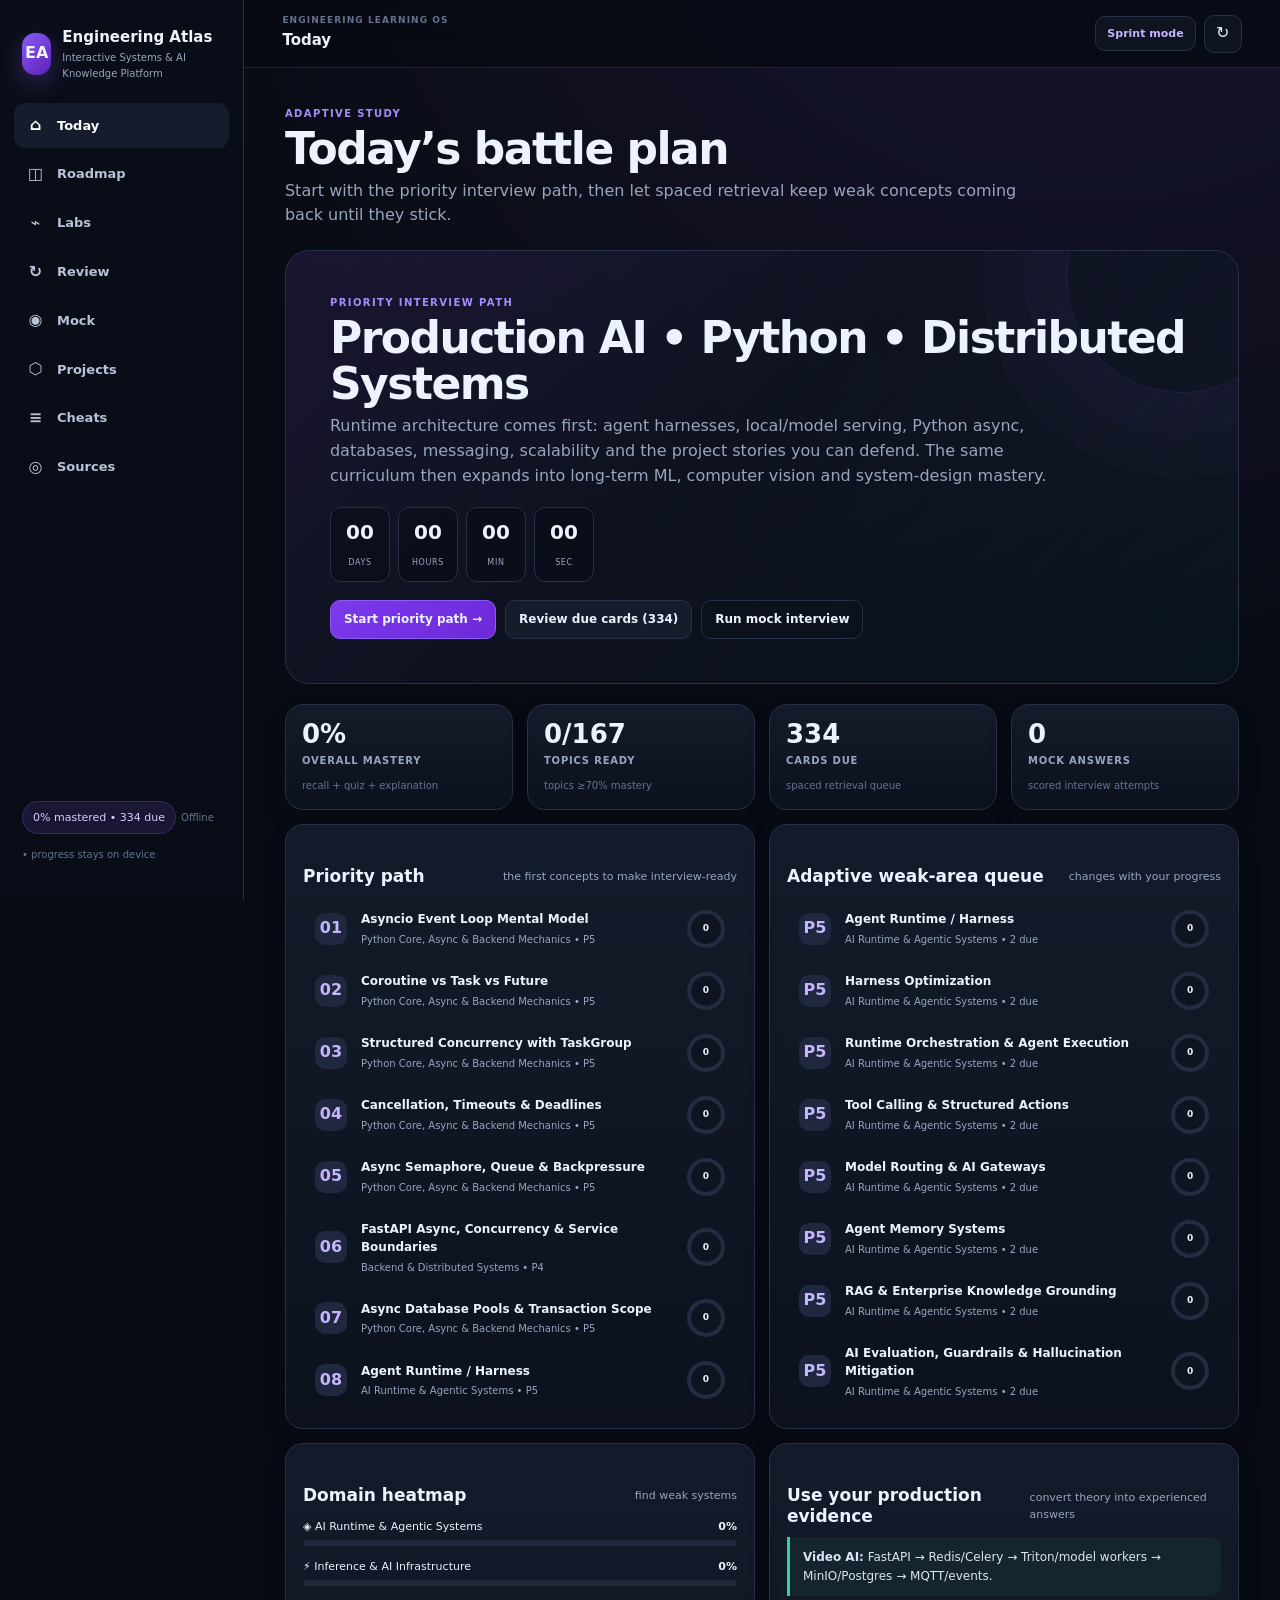
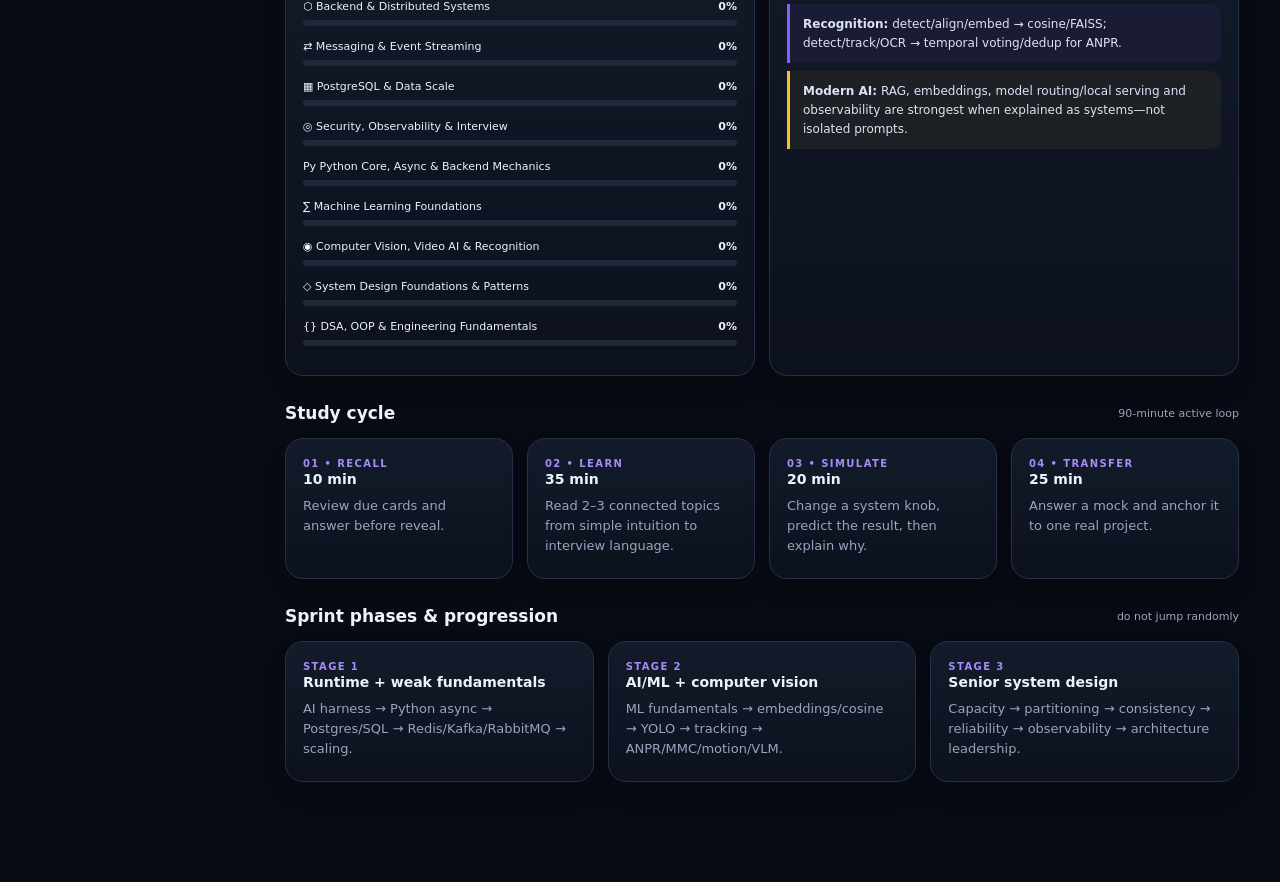
==== index.html @ b3cb46d5 "refactor: rebrand platform as Engineering Atlas" ====
<!doctype html>
<html lang="en">
<head>
  <meta charset="utf-8">
  <meta name="viewport" content="width=device-width,initial-scale=1,viewport-fit=cover">
  <meta name="color-scheme" content="dark light">
  <meta name="theme-color" content="#0b1220">
  <meta name="description" content="An interactive engineering knowledge platform covering Python, databases, distributed systems, system design, machine learning, computer vision, LLM systems, and production AI architecture.">
  <meta property="og:type" content="website">
  <meta property="og:title" content="Engineering Atlas — Systems &amp; AI Knowledge Platform">
  <meta property="og:description" content="Explore progressive engineering curricula, interactive systems labs, architecture case studies, and spaced recall.">
  <meta property="og:image" content="assets/icon-512.png">
  <meta property="og:url" content="https://moshiuzzaman4135.github.io/engineering-atlas/">
  <title>Engineering Atlas — Systems &amp; AI Knowledge Platform</title>
  <link rel="manifest" href="manifest.webmanifest">
  <link rel="icon" href="assets/atlas-mark.svg" type="image/svg+xml">
  <link rel="apple-touch-icon" href="assets/icon-192.png">
  <link rel="stylesheet" href="css/styles.css">
</head>
<body>
  <a class="skip-link" href="#app">Skip to study content</a>
  <div class="shell">
    <aside id="sidebar" class="sidebar" aria-label="Primary navigation">
      <a class="brand" href="#/dashboard" aria-label="Engineering Atlas dashboard">
        <span class="brand-mark">EA</span>
        <span><strong>Engineering Atlas</strong><small>Interactive Systems &amp; AI Knowledge Platform</small></span>
      </a>
      <nav id="desktop-nav" class="nav-list"></nav>
      <div class="sidebar-foot">
        <div class="streak-pill" id="sidebar-progress">0% mastered</div>
        <small>Offline • progress stays on device</small>
      </div>
    </aside>

    <main class="main-area">
      <header id="topbar" class="topbar">
        <button class="icon-btn menu-toggle" data-action="toggle-sidebar" aria-label="Toggle navigation">☰</button>
        <div class="topbar-copy"><span id="route-kicker">ENGINEERING ATLAS</span><strong id="route-title">Dashboard</strong></div>
        <div class="topbar-actions">
          <button class="mode-chip" data-action="toggle-mode" id="study-mode">Sprint mode</button>
          <button class="icon-btn" data-action="quick-review" aria-label="Start quick review" title="Quick review">↻</button>
        </div>
      </header>
      <div id="app" class="app" role="main" aria-live="polite"></div>
    </main>
  </div>

  <nav id="mobile-nav" class="mobile-nav" aria-label="Mobile navigation"></nav>
  <div id="toast" class="toast" role="status" aria-live="polite"></div>

  <script src="js/data.js"></script>
  <script src="js/expanded-data.js"></script>
  <script src="js/store.js"></script>
  <script src="js/scheduler.js"></script>
  <script src="js/simulations.js"></script>
  <script src="js/diagrams.js"></script>
  <script src="js/app.js"></script>
  <script>if('serviceWorker' in navigator && location.protocol.startsWith('http')) navigator.serviceWorker.register('./sw.js').catch(()=>{});</script>
</body>
</html>
---- css/styles.css ----
:root{
  --bg:#080b13;--panel:#0f1421;--panel-2:#151c2c;--panel-3:#1a2235;--line:#263047;
  --text:#edf2ff;--muted:#98a5bd;--faint:#65728d;--accent:#8b5cf6;--cyan:#22d3ee;
  --green:#34d399;--amber:#fbbf24;--red:#fb7185;--blue:#60a5fa;--shadow:0 18px 50px rgba(0,0,0,.28);
  --sidebar:244px;--top:68px;--radius:18px;--radius-sm:12px;--max:1260px;
}
*{box-sizing:border-box}html{scroll-behavior:smooth;background:var(--bg)}body{margin:0;background:radial-gradient(circle at 85% -10%,rgba(139,92,246,.14),transparent 32%),var(--bg);color:var(--text);font-family:Inter,ui-sans-serif,system-ui,-apple-system,BlinkMacSystemFont,"Segoe UI",sans-serif;line-height:1.55;min-height:100vh}button,input,select,textarea{font:inherit}.skip-link{position:fixed;left:12px;top:-60px;background:white;color:#111;padding:10px 14px;z-index:1000;border-radius:8px}.skip-link:focus{top:10px}a{color:inherit;text-decoration:none}button{color:inherit}.shell{min-height:100vh}.sidebar{position:fixed;inset:0 auto 0 0;width:var(--sidebar);padding:22px 14px;background:rgba(10,14,24,.94);border-right:1px solid var(--line);backdrop-filter:blur(15px);z-index:30;display:flex;flex-direction:column}.brand{display:flex;align-items:center;gap:11px;padding:4px 8px 22px}.brand-mark{display:grid;place-items:center;width:42px;height:42px;border-radius:13px;background:linear-gradient(135deg,var(--accent),#5b21b6);font-weight:900;box-shadow:0 8px 24px rgba(139,92,246,.32)}.brand strong{display:block;font-size:15px}.brand small{display:block;color:var(--muted);font-size:10px;margin-top:1px}.nav-list{display:grid;gap:4px}.nav-link{display:flex;align-items:center;gap:11px;padding:10px 11px;border-radius:11px;color:#b8c2d8;font-size:13px;font-weight:650;transition:.18s ease}.nav-link:hover,.nav-link.active{background:var(--panel-2);color:white}.nav-icon{width:21px;text-align:center;font-size:16px}.sidebar-foot{margin-top:auto;padding:12px 8px;color:var(--faint)}.sidebar-foot small{font-size:10px}.streak-pill{font-size:11px;color:#d8cdfd;background:rgba(139,92,246,.13);border:1px solid rgba(139,92,246,.25);border-radius:999px;padding:7px 10px;margin-bottom:7px;display:inline-block}.main-area{margin-left:var(--sidebar);min-height:100vh}.topbar{height:var(--top);position:sticky;top:0;z-index:20;background:rgba(8,11,19,.86);backdrop-filter:blur(18px);border-bottom:1px solid rgba(38,48,71,.7);display:flex;align-items:center;justify-content:space-between;padding:0 clamp(18px,3vw,42px)}.topbar-copy span{display:block;color:var(--faint);font-weight:800;letter-spacing:.12em;font-size:9px}.topbar-copy strong{font-size:15px}.topbar-actions{display:flex;gap:8px;align-items:center}.icon-btn,.mode-chip,.btn{border:1px solid var(--line);background:var(--panel);border-radius:10px;cursor:pointer;transition:.18s ease}.icon-btn{width:38px;height:38px;display:grid;place-items:center}.icon-btn:hover,.mode-chip:hover,.btn:hover{border-color:#465675;transform:translateY(-1px)}.mode-chip{padding:8px 11px;color:#c4b5fd;font-size:11px;font-weight:700}.menu-toggle{display:none}.app{width:min(var(--max),100%);margin:0 auto;padding:clamp(20px,3vw,38px) clamp(16px,3.2vw,44px) 100px}.mobile-nav{display:none}.toast{position:fixed;right:22px;bottom:24px;background:#181f31;border:1px solid var(--line);box-shadow:var(--shadow);border-radius:12px;padding:11px 14px;z-index:100;color:white;font-size:12px;opacity:0;transform:translateY(12px);pointer-events:none;transition:.2s}.toast.show{opacity:1;transform:none}

/* Typography & layout */
.eyebrow{color:#a78bfa;font-size:10px;letter-spacing:.14em;font-weight:900;text-transform:uppercase}.page-head{display:flex;justify-content:space-between;align-items:flex-end;gap:18px;margin-bottom:22px}.page-head h1,.hero h1{font-size:clamp(27px,4vw,44px);line-height:1.05;margin:4px 0 7px;letter-spacing:-.035em}.page-head p,.hero p{color:var(--muted);max-width:740px;margin:0}.hero{padding:clamp(22px,4vw,44px);border:1px solid var(--line);background:linear-gradient(135deg,rgba(139,92,246,.13),rgba(15,20,33,.76) 45%,rgba(34,211,238,.04));border-radius:24px;position:relative;overflow:hidden;margin-bottom:20px}.hero:after{content:"";position:absolute;width:230px;height:230px;border:1px solid rgba(139,92,246,.15);border-radius:50%;right:-60px;top:-90px;box-shadow:0 0 0 42px rgba(139,92,246,.025),0 0 0 85px rgba(139,92,246,.018)}.hero>*{position:relative;z-index:2}.hero-actions,.actions{display:flex;flex-wrap:wrap;gap:9px;margin-top:18px}.btn{padding:9px 13px;font-weight:750;font-size:12px}.btn.primary{background:linear-gradient(135deg,#7c3aed,#6d28d9);border-color:#8b5cf6}.btn.secondary{background:var(--panel-2)}.btn.ghost{background:transparent}.btn.danger{border-color:rgba(251,113,133,.35);color:#fda4af}.btn.good{border-color:rgba(52,211,153,.35);color:#6ee7b7}.grid{display:grid;gap:14px}.grid.two{grid-template-columns:repeat(2,minmax(0,1fr))}.grid.three{grid-template-columns:repeat(3,minmax(0,1fr))}.grid.four{grid-template-columns:repeat(4,minmax(0,1fr))}.card{background:linear-gradient(180deg,rgba(20,27,43,.95),rgba(13,18,30,.96));border:1px solid var(--line);border-radius:var(--radius);padding:17px;box-shadow:0 12px 28px rgba(0,0,0,.09)}.card h2,.card h3{margin:0 0 8px;line-height:1.2}.card h3{font-size:14px}.card p{color:var(--muted);font-size:13px;margin:5px 0}.card-subtle{background:rgba(20,27,43,.6)}.metric{padding:16px}.metric strong{font-size:26px;line-height:1;display:block}.metric span{color:var(--muted);font-size:10px;text-transform:uppercase;letter-spacing:.08em;font-weight:800}.metric small{display:block;color:var(--faint);font-size:10px;margin-top:6px}.section-title{display:flex;justify-content:space-between;align-items:center;margin:24px 0 11px}.section-title h2{font-size:17px;margin:0}.section-title span{color:var(--muted);font-size:11px}.badge,.tag{display:inline-flex;align-items:center;gap:5px;border:1px solid var(--line);background:#151c2c;border-radius:999px;padding:4px 8px;font-size:9px;font-weight:800;color:#b8c4da}.badge.used{background:rgba(52,211,153,.09);border-color:rgba(52,211,153,.24);color:#6ee7b7}.badge.hot{background:rgba(251,191,36,.08);border-color:rgba(251,191,36,.22);color:#fcd34d}.badge.research{color:#93c5fd;border-color:rgba(96,165,250,.25);background:rgba(96,165,250,.07)}.tag-row{display:flex;gap:6px;flex-wrap:wrap}.progress{height:6px;background:#20283a;border-radius:99px;overflow:hidden}.progress>span{display:block;height:100%;background:linear-gradient(90deg,#7c3aed,#22d3ee);border-radius:inherit}.muted{color:var(--muted)}.faint{color:var(--faint)}.tiny{font-size:10px}.mono{font-family:ui-monospace,SFMono-Regular,Menlo,monospace}.divider{height:1px;background:var(--line);margin:16px 0}.list-clean{list-style:none;padding:0;margin:0}.list-clean li{padding:8px 0;border-bottom:1px solid rgba(38,48,71,.65);font-size:12px}.list-clean li:last-child{border:0}.callout{border-left:3px solid var(--accent);background:rgba(139,92,246,.07);padding:11px 13px;border-radius:0 11px 11px 0;font-size:12px;color:#dce3f4}.callout.green{border-color:var(--green);background:rgba(52,211,153,.06)}.callout.amber{border-color:var(--amber);background:rgba(251,191,36,.055)}.callout.red{border-color:var(--red);background:rgba(251,113,133,.05)}

/* Dashboard */
.countdown{display:flex;gap:8px;margin-top:18px}.count-box{min-width:60px;padding:9px 10px;background:rgba(7,10,18,.5);border:1px solid var(--line);border-radius:11px;text-align:center}.count-box strong{font-size:20px;display:block}.count-box span{font-size:8px;color:var(--muted);text-transform:uppercase;letter-spacing:.08em}.study-item{display:grid;grid-template-columns:36px 1fr auto;align-items:center;gap:10px;padding:11px;border-radius:12px;border:1px solid transparent}.study-item:hover{background:var(--panel-2);border-color:var(--line)}.priority-dot{display:grid;place-items:center;width:32px;height:32px;border-radius:10px;background:#202840;font-weight:900;color:#c4b5fd}.study-item h4{font-size:12px;margin:0 0 3px}.study-item p{font-size:10px;margin:0}.mastery-ring{width:38px;height:38px;border-radius:50%;display:grid;place-items:center;font-size:9px;font-weight:800;background:conic-gradient(var(--green) var(--pct),#232c40 0);position:relative}.mastery-ring:after{content:"";position:absolute;inset:4px;background:var(--panel);border-radius:50%}.mastery-ring span{z-index:2}.domain-row{margin:12px 0}.domain-label{display:flex;justify-content:space-between;font-size:11px;margin-bottom:5px}

/* Roadmap */
.domain-block{margin-bottom:18px}.domain-head{display:flex;align-items:center;gap:9px;margin-bottom:8px}.domain-head .domain-icon{width:34px;height:34px;border-radius:10px;display:grid;place-items:center;background:rgba(139,92,246,.1)}.topic-grid{display:grid;grid-template-columns:repeat(2,minmax(0,1fr));gap:8px}.topic-tile{padding:12px;border:1px solid var(--line);border-radius:13px;background:rgba(18,24,39,.72);display:grid;grid-template-columns:1fr auto;gap:8px}.topic-tile:hover{border-color:#495877;background:#171e30}.topic-tile h4{font-size:11px;margin:0 0 5px}.topic-tile small{font-size:9px;color:var(--muted)}

/* Lesson */
.lesson-layout{display:grid;grid-template-columns:minmax(0,1fr) 300px;gap:15px}.lesson-layout>*,.lab-layout>*{min-width:0}.lesson-nav{position:sticky;top:86px;align-self:start}.recall-box{padding:22px;border:1px dashed rgba(139,92,246,.5);border-radius:17px;background:radial-gradient(circle at 0 0,rgba(139,92,246,.12),transparent 45%),#101625}.recall-box h2{font-size:18px}.answer-panel{display:none;margin-top:13px}.answer-panel.revealed{display:block;animation:fadeUp .24s ease}.lesson-section{margin:14px 0;padding:18px}.lesson-section h2{font-size:17px}.lesson-section ul{padding-left:18px;color:var(--muted);font-size:12px}.lesson-section li{margin:5px 0}.interview-answer{font-size:13px;color:#ecf2ff;border:1px solid rgba(34,211,238,.18);background:rgba(34,211,238,.05);border-radius:13px;padding:14px}.self-explain{width:100%;min-height:100px;border:1px solid var(--line);background:#0c111d;color:white;border-radius:12px;padding:11px;resize:vertical}.diagram-wrap{overflow:auto;background:#0b101b;border:1px solid var(--line);border-radius:16px;padding:12px}.diagram-wrap svg{min-width:540px;width:100%;height:auto}.quiz-option{display:block;width:100%;text-align:left;margin:7px 0;padding:10px 12px;border:1px solid var(--line);border-radius:10px;background:#111827;cursor:pointer;font-size:12px}.quiz-option:hover{border-color:#53617e}.quiz-option.correct{border-color:rgba(52,211,153,.65);background:rgba(52,211,153,.08)}.quiz-option.wrong{border-color:rgba(251,113,133,.65);background:rgba(251,113,133,.07)}

/* Review */
.review-shell{max-width:780px;margin:0 auto}.flashcard{min-height:330px;display:flex;flex-direction:column;justify-content:center;text-align:center;padding:clamp(25px,6vw,56px);background:radial-gradient(circle at 50% 0,rgba(139,92,246,.12),transparent 45%),var(--panel);border:1px solid var(--line);border-radius:24px;box-shadow:var(--shadow)}.flashcard .question{font-size:clamp(20px,3vw,30px);line-height:1.25}.flash-answer{display:none;margin-top:24px;color:#cbd5e1;text-align:left}.flash-answer.revealed{display:block;animation:fadeUp .22s ease}.confidence-row,.rating-row{display:flex;justify-content:center;gap:7px;flex-wrap:wrap;margin-top:14px}.rating-row{display:none}.rating-row.show{display:flex}.rating-btn{min-width:90px}.rating-btn[data-rating=again]{border-color:#7f1d1d}.rating-btn[data-rating=hard]{border-color:#92400e}.rating-btn[data-rating=good]{border-color:#065f46}.rating-btn[data-rating=easy]{border-color:#1e40af}

/* Labs */
.lab-tabs{display:flex;overflow:auto;gap:7px;padding-bottom:5px;margin-bottom:13px}.lab-tab{white-space:nowrap}.lab-tab.active{background:#272f45;border-color:#53617e}.lab-layout{display:grid;grid-template-columns:320px minmax(0,1fr);gap:14px}.control-group{margin:13px 0}.control-group label{font-size:10px;text-transform:uppercase;letter-spacing:.07em;color:var(--muted);font-weight:800;display:flex;justify-content:space-between;margin-bottom:6px}.control-group input[type=range]{width:100%;accent-color:var(--accent)}.control-group select{width:100%;background:#0d1320;border:1px solid var(--line);color:white;padding:9px;border-radius:9px}.switch-row{display:flex;justify-content:space-between;align-items:center;padding:9px 0;border-bottom:1px solid var(--line);font-size:12px}.switch{appearance:none;width:38px;height:21px;background:#283146;border-radius:999px;position:relative;cursor:pointer;transition:.2s}.switch:after{content:"";position:absolute;width:15px;height:15px;left:3px;top:3px;border-radius:50%;background:white;transition:.2s}.switch:checked{background:#7c3aed}.switch:checked:after{transform:translateX(17px)}.sim-metrics{display:grid;grid-template-columns:repeat(4,minmax(0,1fr));gap:8px;margin-top:12px}.sim-metric{padding:10px;border:1px solid var(--line);background:#101625;border-radius:10px}.sim-metric strong{font-size:17px;display:block}.sim-metric small{font-size:8px;text-transform:uppercase;color:var(--muted)}.sim-note{font-size:9px;color:var(--faint);margin-top:7px}.pulse-dot{animation:pulse 1.4s infinite}

/* Mock */
.mock-card{max-width:850px;margin:0 auto;padding:clamp(22px,5vw,42px)}.mock-question{font-size:clamp(21px,3vw,32px);line-height:1.25;margin:15px 0}.timer{font-family:ui-monospace,monospace;font-size:20px}.rubric{display:none}.rubric.revealed{display:block}.score-row{display:flex;gap:6px;flex-wrap:wrap}.score-btn{width:38px;height:36px;padding:0}

/* Projects / cheats / sources */
.project-card .project-flow{margin:12px 0}.strength-grid{display:grid;grid-template-columns:1fr 1fr;gap:8px}.mini-list{padding:10px;border-radius:10px;background:#0f1522}.mini-list strong{font-size:10px;text-transform:uppercase;letter-spacing:.06em}.mini-list ul{margin:5px 0;padding-left:16px;font-size:10px;color:var(--muted)}.matrix{width:100%;border-collapse:collapse;font-size:10px}.matrix th,.matrix td{border-bottom:1px solid var(--line);padding:9px;text-align:left;vertical-align:top}.matrix th{color:#aebad1;font-size:9px;text-transform:uppercase;letter-spacing:.06em}.source-item{padding:12px 0;border-bottom:1px solid var(--line)}.source-item:last-child{border:0}.source-item a{color:#a5b4fc;text-decoration:underline;text-decoration-color:rgba(165,180,252,.3);text-underline-offset:2px}.source-item p{margin:3px 0;font-size:10px}.settings-row{display:grid;grid-template-columns:1fr auto;align-items:center;gap:16px;padding:13px 0;border-bottom:1px solid var(--line)}.settings-row input,.settings-row select{background:#0b101b;border:1px solid var(--line);color:white;border-radius:8px;padding:7px 9px;max-width:260px}.import-box{display:none}

/* SVG */
.arch-svg text{fill:#cbd5e1;font-family:ui-sans-serif,system-ui;font-size:11px}.arch-node{fill:#121a2a;stroke:#34415e;stroke-width:1.2}.arch-node.accent{stroke:#8b5cf6;fill:#18162c}.arch-node.green{stroke:#34d399;fill:#10231f}.arch-node.cyan{stroke:#22d3ee;fill:#0d2229}.arch-edge{stroke:#52617e;stroke-width:1.4;fill:none;marker-end:url(#arrow)}.arch-edge.hot{stroke:#8b5cf6;stroke-width:2}.arch-flow{stroke-dasharray:5 7;animation:dash 1.2s linear infinite}.arch-label{fill:#8996af!important;font-size:9px!important}

@keyframes dash{to{stroke-dashoffset:-24}}@keyframes pulse{50%{opacity:.35;transform:scale(.9)}}@keyframes fadeUp{from{opacity:0;transform:translateY(5px)}to{opacity:1;transform:none}}
@media(prefers-reduced-motion:reduce){*,*:before,*:after{scroll-behavior:auto!important;animation-duration:.001ms!important;animation-iteration-count:1!important;transition-duration:.001ms!important}.arch-flow{stroke-dasharray:none}}
body.motion-off *,body.motion-off *:before,body.motion-off *:after{animation:none!important;transition:none!important}

@media(max-width:1050px){.grid.four{grid-template-columns:repeat(2,1fr)}.grid.three{grid-template-columns:repeat(2,1fr)}.lesson-layout{grid-template-columns:1fr}.lesson-nav{position:static}.lab-layout{grid-template-columns:280px 1fr}.sim-metrics{grid-template-columns:repeat(2,1fr)}}
@media(max-width:820px){:root{--sidebar:232px}.sidebar{transform:translateX(-102%);transition:.22s ease;box-shadow:var(--shadow)}body.sidebar-open .sidebar{transform:none}.main-area{margin-left:0}.menu-toggle{display:grid}.topbar{padding:0 14px}.app{padding:18px 14px 92px}.mobile-nav{display:flex;position:fixed;z-index:25;bottom:0;left:0;right:0;height:64px;background:rgba(10,14,24,.96);backdrop-filter:blur(18px);border-top:1px solid var(--line);padding:4px max(7px,env(safe-area-inset-left));justify-content:space-around}.mobile-nav .nav-link{flex:1;display:flex;flex-direction:column;gap:0;justify-content:center;padding:3px;border-radius:8px;font-size:8px}.mobile-nav .nav-icon{font-size:16px}.sidebar:after{content:""}.lab-layout{grid-template-columns:1fr}.lab-controls{order:2}.page-head{align-items:flex-start;flex-direction:column}.topic-grid{grid-template-columns:1fr}.grid.two,.grid.three{grid-template-columns:1fr}.strength-grid{grid-template-columns:1fr}}
@media(max-width:520px){.grid.four{grid-template-columns:1fr 1fr;gap:8px}.metric{padding:12px}.metric strong{font-size:21px}.mode-chip{display:none}.hero{border-radius:18px}.countdown{gap:5px}.count-box{min-width:52px}.sim-metrics{grid-template-columns:1fr 1fr}.topbar-copy strong{font-size:13px}.page-head h1,.hero h1{font-size:28px}.diagram-wrap{margin-left:-5px;margin-right:-5px}.flashcard{min-height:310px}.rating-btn{min-width:70px}.matrix{font-size:9px}.matrix th,.matrix td{padding:7px 5px}.settings-row{grid-template-columns:1fr;gap:8px}.settings-row input:not(.switch),.settings-row select{width:100%;max-width:100%;min-width:0}.settings-row .switch{justify-self:start}}

/* Expanded curriculum */
.path-section{margin-bottom:18px}.path-grid{display:grid;grid-template-columns:repeat(2,minmax(0,1fr));gap:8px;margin-top:12px}.path-step{display:flex;align-items:center;gap:10px;padding:11px;border:1px solid var(--line);border-radius:12px;background:#101624}.path-step:hover{border-color:#53617e;background:#151d2e}.path-step strong{display:block;font-size:11px}.path-step small{display:block;color:var(--muted);font-size:9px;margin-top:2px}.path-num{width:31px;height:31px;flex:0 0 31px;display:grid;place-items:center;border-radius:9px;background:rgba(139,92,246,.13);color:#c4b5fd;font-weight:900;font-size:10px}.phase-list{display:grid;gap:9px;margin-bottom:22px}.phase-card{display:grid;grid-template-columns:46px 1fr;gap:12px;align-items:start}.phase-index{width:40px;height:40px;display:grid;place-items:center;border-radius:12px;background:linear-gradient(135deg,rgba(139,92,246,.18),rgba(34,211,238,.08));font-weight:900;color:#c4b5fd}.term-cloud{display:flex;gap:7px;flex-wrap:wrap}.term-pill{padding:6px 9px;border-radius:9px;background:#0d1524;border:1px solid #2c3852;font-size:10px;color:#cbd5e1}.function-list{display:grid;gap:6px}.function-list code,.code-block code{font-family:ui-monospace,SFMono-Regular,Menlo,Consolas,monospace}.function-list code{display:block;padding:7px 9px;border-radius:8px;background:#090e18;border:1px solid var(--line);color:#93c5fd;font-size:10px;overflow-wrap:anywhere}.code-block{margin:0;padding:14px;background:#080d17;border:1px solid var(--line);border-radius:12px;overflow:auto;white-space:pre;tab-size:4}.code-block code{font-size:11px;line-height:1.6;color:#dbeafe}.search-input{width:100%;background:#0a101c;border:1px solid var(--line);color:var(--text);border-radius:11px;padding:11px 12px;margin-bottom:12px;outline:none}.search-input:focus{border-color:#7c3aed;box-shadow:0 0 0 3px rgba(124,58,237,.12)}.glossary-grid{display:grid;grid-template-columns:repeat(2,minmax(0,1fr));gap:8px;max-height:600px;overflow:auto;padding-right:4px}.glossary-item{padding:10px;border-radius:10px;background:#0e1523;border:1px solid var(--line)}.glossary-item strong{font-size:11px;color:#ddd6fe}.glossary-item p{font-size:10px;margin:3px 0}.glossary-item[hidden]{display:none}.vector-stage{display:grid;grid-template-columns:1fr 1fr;gap:10px;margin:12px 0}.vector-stage>div{padding:18px;border-radius:13px;border:1px solid var(--line);background:radial-gradient(circle at 25% 20%,rgba(34,211,238,.12),transparent 60%),#0c1320;text-align:center;font-family:ui-monospace,monospace;font-size:13px}
@media(max-width:820px){.path-grid,.glossary-grid{grid-template-columns:1fr}}
@media(max-width:520px){.phase-card{grid-template-columns:34px 1fr}.phase-index{width:32px;height:32px}.path-step{padding:9px}.term-pill{font-size:9px}.code-block{margin-left:-4px;margin-right:-4px}}
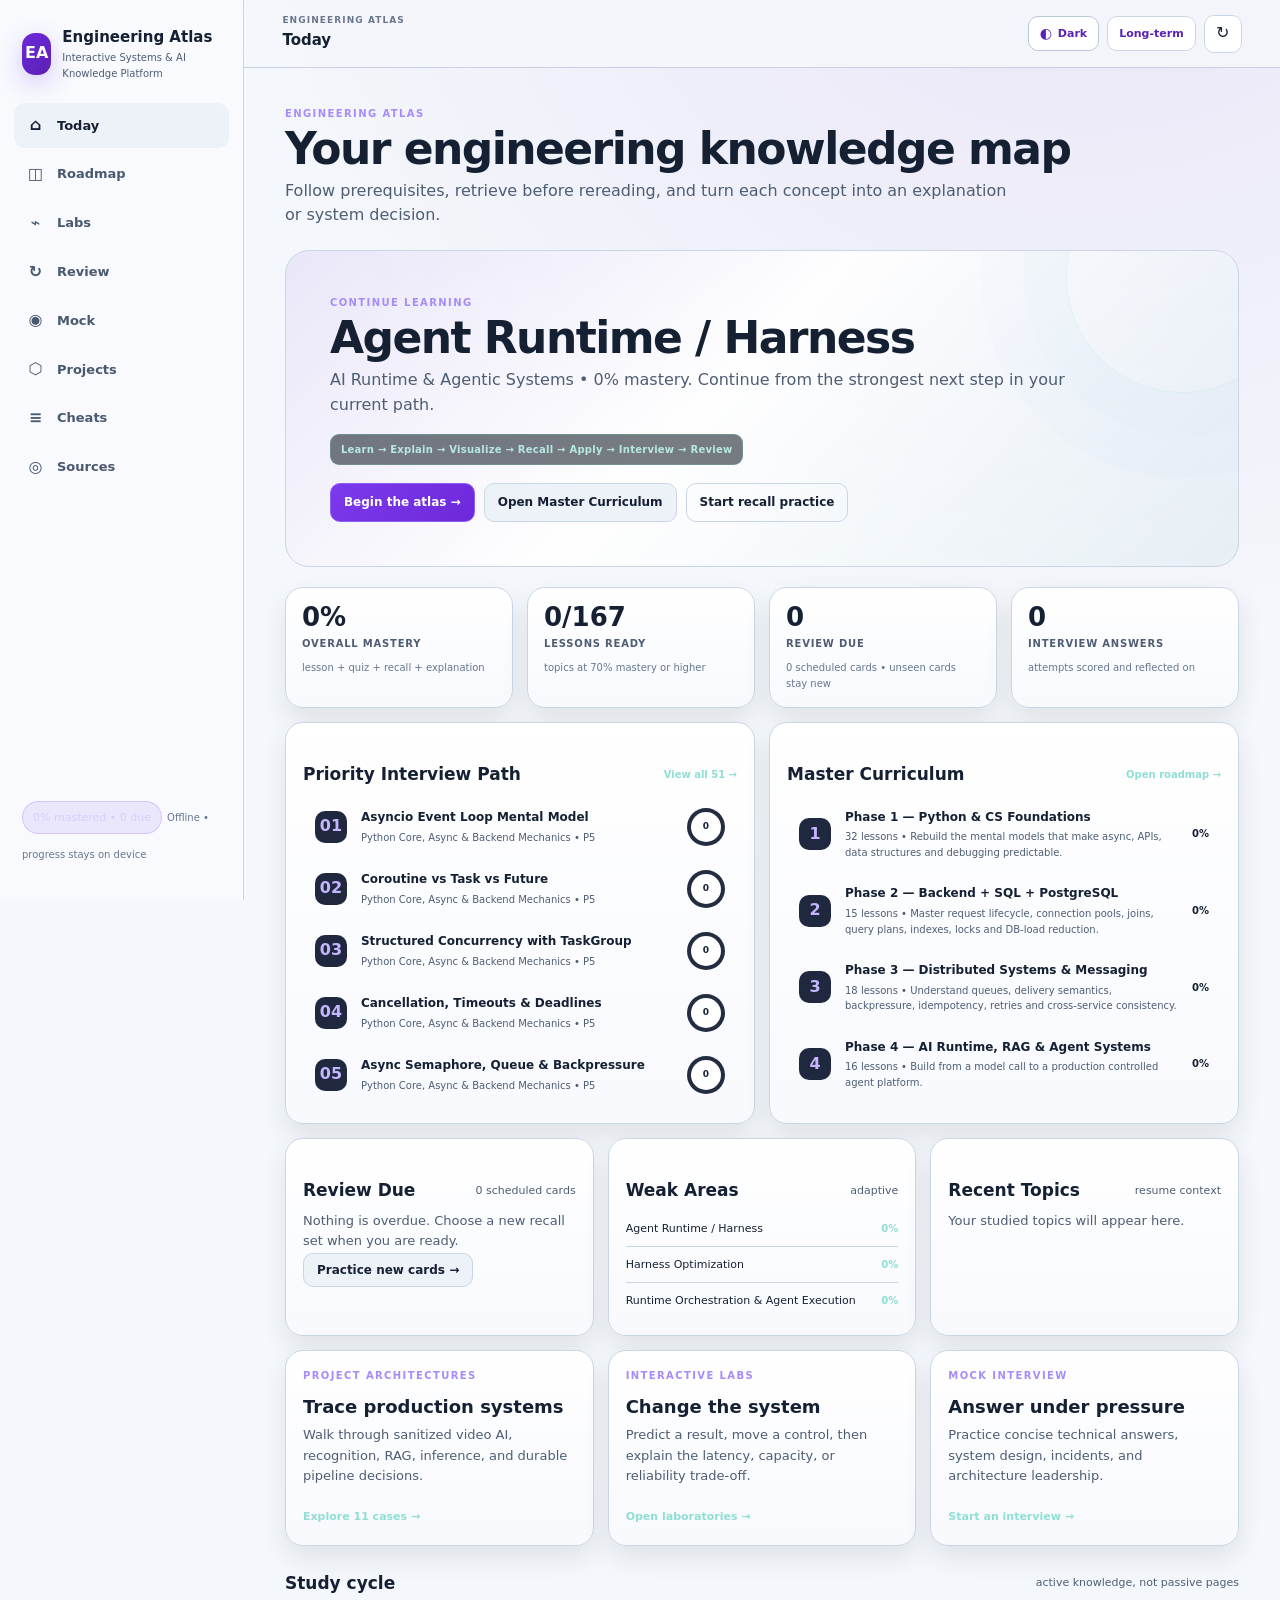
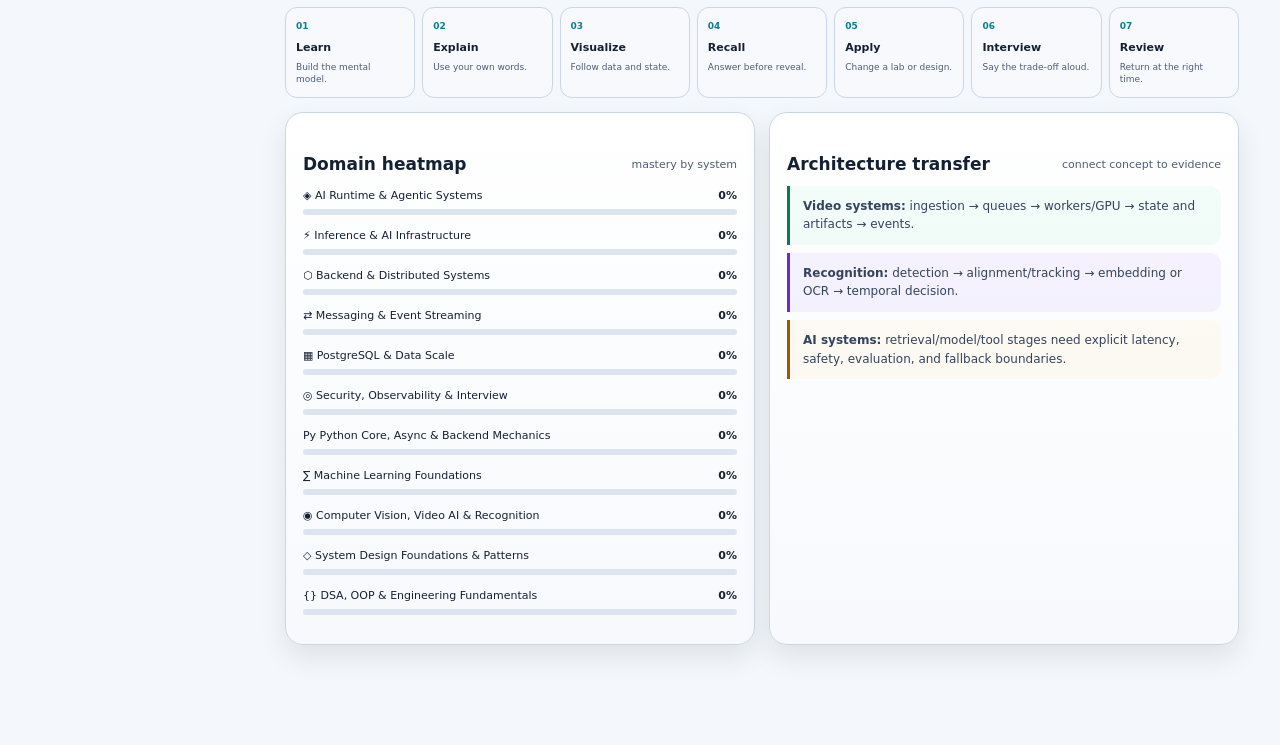
==== commit 57f39087: "fix: make theme toggle and surfaces consistent" ====
--- a/index.html
+++ b/index.html
@@ -37,6 +37,7 @@
         <button class="icon-btn menu-toggle" data-action="toggle-sidebar" aria-label="Toggle navigation">☰</button>
         <div class="topbar-copy"><span id="route-kicker">ENGINEERING ATLAS</span><strong id="route-title">Dashboard</strong></div>
         <div class="topbar-actions">
+          <button class="theme-toggle" data-action="toggle-theme" id="theme-toggle" aria-label="Switch to light theme" title="Switch theme"><span aria-hidden="true">☼</span><span class="theme-toggle-label">Light</span></button>
           <button class="mode-chip" data-action="toggle-mode" id="study-mode">Sprint mode</button>
           <button class="icon-btn" data-action="quick-review" aria-label="Start quick review" title="Quick review">↻</button>
         </div>
--- a/css/styles.css
+++ b/css/styles.css
@@ -3,14 +3,18 @@
   --text:#edf2ff;--muted:#98a5bd;--faint:#65728d;--accent:#8b5cf6;--cyan:#22d3ee;
   --green:#34d399;--amber:#fbbf24;--red:#fb7185;--blue:#60a5fa;--shadow:0 18px 50px rgba(0,0,0,.28);
   --sidebar:244px;--top:68px;--radius:18px;--radius-sm:12px;--max:1260px;
+  --sidebar-bg:rgba(10,14,24,.94);--topbar-bg:rgba(8,11,19,.86);--topbar-line:rgba(38,48,71,.7);
+  --nav-text:#b8c2d8;--nav-active:#fff;--control-text:#c4b5fd;--toast-bg:#181f31;--toast-text:#fff;
+  --surface-strong:#0e1725;--surface-soft:#101625;--input-bg:#0b101b;--input-text:#fff;
 }
-*{box-sizing:border-box}html{scroll-behavior:smooth;background:var(--bg)}body{margin:0;background:radial-gradient(circle at 85% -10%,rgba(139,92,246,.14),transparent 32%),var(--bg);color:var(--text);font-family:Inter,ui-sans-serif,system-ui,-apple-system,BlinkMacSystemFont,"Segoe UI",sans-serif;line-height:1.55;min-height:100vh}button,input,select,textarea{font:inherit}.skip-link{position:fixed;left:12px;top:-60px;background:white;color:#111;padding:10px 14px;z-index:1000;border-radius:8px}.skip-link:focus{top:10px}a{color:inherit;text-decoration:none}button{color:inherit}.shell{min-height:100vh}.sidebar{position:fixed;inset:0 auto 0 0;width:var(--sidebar);padding:22px 14px;background:rgba(10,14,24,.94);border-right:1px solid var(--line);backdrop-filter:blur(15px);z-index:30;display:flex;flex-direction:column}.brand{display:flex;align-items:center;gap:11px;padding:4px 8px 22px}.brand-mark{display:grid;place-items:center;width:42px;height:42px;border-radius:13px;background:linear-gradient(135deg,var(--accent),#5b21b6);font-weight:900;box-shadow:0 8px 24px rgba(139,92,246,.32)}.brand strong{display:block;font-size:15px}.brand small{display:block;color:var(--muted);font-size:10px;margin-top:1px}.nav-list{display:grid;gap:4px}.nav-link{display:flex;align-items:center;gap:11px;padding:10px 11px;border-radius:11px;color:#b8c2d8;font-size:13px;font-weight:650;transition:.18s ease}.nav-link:hover,.nav-link.active{background:var(--panel-2);color:white}.nav-icon{width:21px;text-align:center;font-size:16px}.sidebar-foot{margin-top:auto;padding:12px 8px;color:var(--faint)}.sidebar-foot small{font-size:10px}.streak-pill{font-size:11px;color:#d8cdfd;background:rgba(139,92,246,.13);border:1px solid rgba(139,92,246,.25);border-radius:999px;padding:7px 10px;margin-bottom:7px;display:inline-block}.main-area{margin-left:var(--sidebar);min-height:100vh}.topbar{height:var(--top);position:sticky;top:0;z-index:20;background:rgba(8,11,19,.86);backdrop-filter:blur(18px);border-bottom:1px solid rgba(38,48,71,.7);display:flex;align-items:center;justify-content:space-between;padding:0 clamp(18px,3vw,42px)}.topbar-copy span{display:block;color:var(--faint);font-weight:800;letter-spacing:.12em;font-size:9px}.topbar-copy strong{font-size:15px}.topbar-actions{display:flex;gap:8px;align-items:center}.icon-btn,.mode-chip,.btn{border:1px solid var(--line);background:var(--panel);border-radius:10px;cursor:pointer;transition:.18s ease}.icon-btn{width:38px;height:38px;display:grid;place-items:center}.icon-btn:hover,.mode-chip:hover,.btn:hover{border-color:#465675;transform:translateY(-1px)}.mode-chip{padding:8px 11px;color:#c4b5fd;font-size:11px;font-weight:700}.menu-toggle{display:none}.app{width:min(var(--max),100%);margin:0 auto;padding:clamp(20px,3vw,38px) clamp(16px,3.2vw,44px) 100px}.mobile-nav{display:none}.toast{position:fixed;right:22px;bottom:24px;background:#181f31;border:1px solid var(--line);box-shadow:var(--shadow);border-radius:12px;padding:11px 14px;z-index:100;color:white;font-size:12px;opacity:0;transform:translateY(12px);pointer-events:none;transition:.2s}.toast.show{opacity:1;transform:none}
+*{box-sizing:border-box}html{scroll-behavior:smooth;background:var(--bg);color-scheme:dark}body{margin:0;background:radial-gradient(circle at 85% -10%,rgba(139,92,246,.14),transparent 32%),var(--bg);color:var(--text);font-family:Inter,ui-sans-serif,system-ui,-apple-system,BlinkMacSystemFont,"Segoe UI",sans-serif;line-height:1.55;min-height:100vh}button,input,select,textarea{font:inherit}.skip-link{position:fixed;left:12px;top:-60px;background:white;color:#111;padding:10px 14px;z-index:1000;border-radius:8px}.skip-link:focus{top:10px}a{color:inherit;text-decoration:none}button{color:inherit}:focus-visible{outline:3px solid var(--cyan);outline-offset:3px}.shell{min-height:100vh}.sidebar{position:fixed;inset:0 auto 0 0;width:var(--sidebar);padding:22px 14px;background:var(--sidebar-bg);border-right:1px solid var(--line);backdrop-filter:blur(15px);z-index:30;display:flex;flex-direction:column}.brand{display:flex;align-items:center;gap:11px;padding:4px 8px 22px}.brand-mark{display:grid;place-items:center;width:42px;height:42px;border-radius:13px;background:linear-gradient(135deg,var(--accent),#5b21b6);font-weight:900;box-shadow:0 8px 24px rgba(139,92,246,.32)}.brand strong{display:block;font-size:15px}.brand small{display:block;color:var(--muted);font-size:10px;margin-top:1px}.nav-list{display:grid;gap:4px}.nav-link{display:flex;align-items:center;gap:11px;padding:10px 11px;border-radius:11px;color:var(--nav-text);font-size:13px;font-weight:650;transition:.18s ease}.nav-link:hover,.nav-link.active{background:var(--panel-2);color:var(--nav-active)}.nav-icon{width:21px;text-align:center;font-size:16px}.sidebar-foot{margin-top:auto;padding:12px 8px;color:var(--faint)}.sidebar-foot small{font-size:10px}.streak-pill{font-size:11px;color:#d8cdfd;background:rgba(139,92,246,.13);border:1px solid rgba(139,92,246,.25);border-radius:999px;padding:7px 10px;margin-bottom:7px;display:inline-block}.main-area{margin-left:var(--sidebar);min-height:100vh}.topbar{height:var(--top);position:sticky;top:0;z-index:20;background:var(--topbar-bg);backdrop-filter:blur(18px);border-bottom:1px solid var(--topbar-line);display:flex;align-items:center;justify-content:space-between;padding:0 clamp(18px,3vw,42px)}.topbar-copy span{display:block;color:var(--faint);font-weight:800;letter-spacing:.12em;font-size:9px}.topbar-copy strong{font-size:15px}.topbar-actions{display:flex;gap:8px;align-items:center}.icon-btn,.mode-chip,.theme-toggle,.btn{border:1px solid var(--line);background:var(--panel);border-radius:10px;cursor:pointer;transition:.18s ease}.icon-btn{width:38px;height:38px;display:grid;place-items:center}.icon-btn:hover,.mode-chip:hover,.theme-toggle:hover,.btn:hover{border-color:#465675;transform:translateY(-1px)}.mode-chip,.theme-toggle{padding:8px 11px;color:var(--control-text);font-size:11px;font-weight:700}.theme-toggle{display:inline-flex;align-items:center;gap:6px}.theme-toggle [aria-hidden]{font-size:14px;line-height:1}.menu-toggle{display:none}.app{width:min(var(--max),100%);margin:0 auto;padding:clamp(20px,3vw,38px) clamp(16px,3.2vw,44px) 100px}.mobile-nav{display:none}.toast{position:fixed;right:22px;bottom:24px;background:var(--toast-bg);border:1px solid var(--line);box-shadow:var(--shadow);border-radius:12px;padding:11px 14px;z-index:100;color:var(--toast-text);font-size:12px;opacity:0;transform:translateY(12px);pointer-events:none;transition:.2s}.toast.show{opacity:1;transform:none}
 
 /* Typography & layout */
 .eyebrow{color:#a78bfa;font-size:10px;letter-spacing:.14em;font-weight:900;text-transform:uppercase}.page-head{display:flex;justify-content:space-between;align-items:flex-end;gap:18px;margin-bottom:22px}.page-head h1,.hero h1{font-size:clamp(27px,4vw,44px);line-height:1.05;margin:4px 0 7px;letter-spacing:-.035em}.page-head p,.hero p{color:var(--muted);max-width:740px;margin:0}.hero{padding:clamp(22px,4vw,44px);border:1px solid var(--line);background:linear-gradient(135deg,rgba(139,92,246,.13),rgba(15,20,33,.76) 45%,rgba(34,211,238,.04));border-radius:24px;position:relative;overflow:hidden;margin-bottom:20px}.hero:after{content:"";position:absolute;width:230px;height:230px;border:1px solid rgba(139,92,246,.15);border-radius:50%;right:-60px;top:-90px;box-shadow:0 0 0 42px rgba(139,92,246,.025),0 0 0 85px rgba(139,92,246,.018)}.hero>*{position:relative;z-index:2}.hero-actions,.actions{display:flex;flex-wrap:wrap;gap:9px;margin-top:18px}.btn{padding:9px 13px;font-weight:750;font-size:12px}.btn.primary{background:linear-gradient(135deg,#7c3aed,#6d28d9);border-color:#8b5cf6}.btn.secondary{background:var(--panel-2)}.btn.ghost{background:transparent}.btn.danger{border-color:rgba(251,113,133,.35);color:#fda4af}.btn.good{border-color:rgba(52,211,153,.35);color:#6ee7b7}.grid{display:grid;gap:14px}.grid.two{grid-template-columns:repeat(2,minmax(0,1fr))}.grid.three{grid-template-columns:repeat(3,minmax(0,1fr))}.grid.four{grid-template-columns:repeat(4,minmax(0,1fr))}.card{background:linear-gradient(180deg,rgba(20,27,43,.95),rgba(13,18,30,.96));border:1px solid var(--line);border-radius:var(--radius);padding:17px;box-shadow:0 12px 28px rgba(0,0,0,.09)}.card h2,.card h3{margin:0 0 8px;line-height:1.2}.card h3{font-size:14px}.card p{color:var(--muted);font-size:13px;margin:5px 0}.card-subtle{background:rgba(20,27,43,.6)}.metric{padding:16px}.metric strong{font-size:26px;line-height:1;display:block}.metric span{color:var(--muted);font-size:10px;text-transform:uppercase;letter-spacing:.08em;font-weight:800}.metric small{display:block;color:var(--faint);font-size:10px;margin-top:6px}.section-title{display:flex;justify-content:space-between;align-items:center;margin:24px 0 11px}.section-title h2{font-size:17px;margin:0}.section-title span{color:var(--muted);font-size:11px}.badge,.tag{display:inline-flex;align-items:center;gap:5px;border:1px solid var(--line);background:#151c2c;border-radius:999px;padding:4px 8px;font-size:9px;font-weight:800;color:#b8c4da}.badge.used{background:rgba(52,211,153,.09);border-color:rgba(52,211,153,.24);color:#6ee7b7}.badge.hot{background:rgba(251,191,36,.08);border-color:rgba(251,191,36,.22);color:#fcd34d}.badge.research{color:#93c5fd;border-color:rgba(96,165,250,.25);background:rgba(96,165,250,.07)}.tag-row{display:flex;gap:6px;flex-wrap:wrap}.progress{height:6px;background:#20283a;border-radius:99px;overflow:hidden}.progress>span{display:block;height:100%;background:linear-gradient(90deg,#7c3aed,#22d3ee);border-radius:inherit}.muted{color:var(--muted)}.faint{color:var(--faint)}.tiny{font-size:10px}.mono{font-family:ui-monospace,SFMono-Regular,Menlo,monospace}.divider{height:1px;background:var(--line);margin:16px 0}.list-clean{list-style:none;padding:0;margin:0}.list-clean li{padding:8px 0;border-bottom:1px solid rgba(38,48,71,.65);font-size:12px}.list-clean li:last-child{border:0}.callout{border-left:3px solid var(--accent);background:rgba(139,92,246,.07);padding:11px 13px;border-radius:0 11px 11px 0;font-size:12px;color:#dce3f4}.callout.green{border-color:var(--green);background:rgba(52,211,153,.06)}.callout.amber{border-color:var(--amber);background:rgba(251,191,36,.055)}.callout.red{border-color:var(--red);background:rgba(251,113,133,.05)}
 
 /* Dashboard */
-.countdown{display:flex;gap:8px;margin-top:18px}.count-box{min-width:60px;padding:9px 10px;background:rgba(7,10,18,.5);border:1px solid var(--line);border-radius:11px;text-align:center}.count-box strong{font-size:20px;display:block}.count-box span{font-size:8px;color:var(--muted);text-transform:uppercase;letter-spacing:.08em}.study-item{display:grid;grid-template-columns:36px 1fr auto;align-items:center;gap:10px;padding:11px;border-radius:12px;border:1px solid transparent}.study-item:hover{background:var(--panel-2);border-color:var(--line)}.priority-dot{display:grid;place-items:center;width:32px;height:32px;border-radius:10px;background:#202840;font-weight:900;color:#c4b5fd}.study-item h4{font-size:12px;margin:0 0 3px}.study-item p{font-size:10px;margin:0}.mastery-ring{width:38px;height:38px;border-radius:50%;display:grid;place-items:center;font-size:9px;font-weight:800;background:conic-gradient(var(--green) var(--pct),#232c40 0);position:relative}.mastery-ring:after{content:"";position:absolute;inset:4px;background:var(--panel);border-radius:50%}.mastery-ring span{z-index:2}.domain-row{margin:12px 0}.domain-label{display:flex;justify-content:space-between;font-size:11px;margin-bottom:5px}
+.learning-hero{background:linear-gradient(130deg,rgba(20,125,128,.16),rgba(15,24,38,.9) 48%,rgba(37,99,168,.10))}.learning-hero:after{border-color:rgba(112,214,201,.16);box-shadow:0 0 0 42px rgba(112,214,201,.025),0 0 0 85px rgba(96,165,250,.018)}.learning-loop{display:inline-flex;margin-top:16px;padding:7px 10px;border:1px solid rgba(112,214,201,.22);border-radius:9px;background:rgba(8,18,28,.55);color:#b7e9e2;font-size:10px;font-weight:750;letter-spacing:.025em}.dashboard-split{margin-top:14px}.section-title a{color:#8fded4;font-size:10px;font-weight:750}.compact-link{display:flex;align-items:center;justify-content:space-between;gap:10px;padding:9px 0;border-bottom:1px solid var(--line);font-size:11px}.compact-link:last-child{border-bottom:0}.compact-link strong{color:#8fded4;font-size:10px}.launch-card{display:block;min-height:180px;transition:.18s ease}.launch-card:hover{transform:translateY(-2px);border-color:#3f6470}.launch-card h2{font-size:18px;margin-top:12px}.launch-card>span{display:inline-block;margin-top:17px;color:#8fded4;font-size:11px;font-weight:800}.study-cycle{display:grid;grid-template-columns:repeat(7,minmax(0,1fr));gap:7px}.study-cycle>div{min-width:0;padding:12px 10px;border:1px solid var(--line);border-radius:12px;background:#0e1725}.study-cycle b,.study-cycle strong,.study-cycle span{display:block}.study-cycle b{color:#70d6c9;font-size:9px}.study-cycle strong{font-size:11px;margin:5px 0}.study-cycle span{color:var(--faint);font-size:9px;line-height:1.35}
+.study-item{display:grid;grid-template-columns:36px 1fr auto;align-items:center;gap:10px;padding:11px;border-radius:12px;border:1px solid transparent}.study-item:hover{background:var(--panel-2);border-color:var(--line)}.priority-dot{display:grid;place-items:center;width:32px;height:32px;border-radius:10px;background:#202840;font-weight:900;color:#c4b5fd}.study-item h4{font-size:12px;margin:0 0 3px}.study-item p{font-size:10px;margin:0}.mastery-ring{width:38px;height:38px;border-radius:50%;display:grid;place-items:center;font-size:9px;font-weight:800;background:conic-gradient(var(--green) var(--pct),#232c40 0);position:relative}.mastery-ring:after{content:"";position:absolute;inset:4px;background:var(--panel);border-radius:50%}.mastery-ring span{z-index:2}.domain-row{margin:12px 0}.domain-label{display:flex;justify-content:space-between;font-size:11px;margin-bottom:5px}
 
 /* Roadmap */
 .domain-block{margin-bottom:18px}.domain-head{display:flex;align-items:center;gap:9px;margin-bottom:8px}.domain-head .domain-icon{width:34px;height:34px;border-radius:10px;display:grid;place-items:center;background:rgba(139,92,246,.1)}.topic-grid{display:grid;grid-template-columns:repeat(2,minmax(0,1fr));gap:8px}.topic-tile{padding:12px;border:1px solid var(--line);border-radius:13px;background:rgba(18,24,39,.72);display:grid;grid-template-columns:1fr auto;gap:8px}.topic-tile:hover{border-color:#495877;background:#171e30}.topic-tile h4{font-size:11px;margin:0 0 5px}.topic-tile small{font-size:9px;color:var(--muted)}
@@ -33,15 +37,54 @@
 /* SVG */
 .arch-svg text{fill:#cbd5e1;font-family:ui-sans-serif,system-ui;font-size:11px}.arch-node{fill:#121a2a;stroke:#34415e;stroke-width:1.2}.arch-node.accent{stroke:#8b5cf6;fill:#18162c}.arch-node.green{stroke:#34d399;fill:#10231f}.arch-node.cyan{stroke:#22d3ee;fill:#0d2229}.arch-edge{stroke:#52617e;stroke-width:1.4;fill:none;marker-end:url(#arrow)}.arch-edge.hot{stroke:#8b5cf6;stroke-width:2}.arch-flow{stroke-dasharray:5 7;animation:dash 1.2s linear infinite}.arch-label{fill:#8996af!important;font-size:9px!important}
 
+/* Light reading palette */
+[data-theme="light"]{color-scheme:light;--bg:#f4f7fb;--panel:#ffffff;--panel-2:#edf2f8;--panel-3:#e4ebf4;--line:#cbd6e5;--text:#152033;--muted:#4e5d73;--faint:#68778e;--accent:#6d28d9;--cyan:#087f8c;--green:#087b57;--amber:#9a5b00;--red:#be2646;--blue:#1d5fbf;--shadow:0 18px 50px rgba(31,45,67,.12)}
+[data-theme="light"]{--sidebar-bg:rgba(248,250,253,.96);--topbar-bg:rgba(244,247,251,.9);--topbar-line:rgba(163,177,198,.55);--nav-text:#4a5870;--nav-active:#172136;--control-text:#5b21b6;--toast-bg:#172136;--toast-text:#fff;--surface-strong:#f7f9fc;--surface-soft:#f7f9fc;--input-bg:#fff;--input-text:var(--text)}
+[data-theme="light"] body{background:radial-gradient(circle at 85% -10%,rgba(109,40,217,.09),transparent 32%),var(--bg)}
+[data-theme="light"] .sidebar,[data-theme="light"] .mobile-nav{background:rgba(248,250,253,.96)}
+[data-theme="light"] .topbar{background:rgba(244,247,251,.9);border-color:rgba(163,177,198,.55)}
+[data-theme="light"] .nav-link{color:#4a5870}[data-theme="light"] .nav-link:hover,[data-theme="light"] .nav-link.active{color:#172136}
+[data-theme="light"] .brand-mark,[data-theme="light"] .btn.primary{color:white}
+[data-theme="light"] .mode-chip{color:#5b21b6}
+[data-theme="light"] .hero,[data-theme="light"] .card{background:linear-gradient(180deg,rgba(255,255,255,.98),rgba(247,249,253,.98))}
+[data-theme="light"] .hero{background:linear-gradient(135deg,rgba(109,40,217,.08),rgba(255,255,255,.92) 45%,rgba(8,127,140,.05))}
+[data-theme="light"] .badge,[data-theme="light"] .tag{background:#eef2f8;color:#394861}
+[data-theme="light"] .path-step,[data-theme="light"] .glossary-item,[data-theme="light"] .mini-list,[data-theme="light"] .sim-metric,[data-theme="light"] .recall-box,[data-theme="light"] .diagram-wrap,[data-theme="light"] .term-pill,[data-theme="light"] .vector-stage>div{background:#f7f9fc}
+[data-theme="light"] .progress{background:#dce4ef}[data-theme="light"] .lab-tab.active{background:#28344a;border-color:#52627d;color:#fff}
+[data-theme="light"] .control-group select,[data-theme="light"] .settings-row input,[data-theme="light"] .settings-row select,[data-theme="light"] .self-explain,[data-theme="light"] .search-input,[data-theme="light"] .quiz-option{background:white;color:var(--text)}
+[data-theme="light"] .code-block,[data-theme="light"] .function-list code{background:#182235;color:#dbeafe}
+[data-theme="light"] .interview-answer,[data-theme="light"] .flash-answer{color:#26354b}
+[data-theme="light"] .callout{color:#34445d}[data-theme="light"] .source-item a{color:#5221a7;text-decoration-color:rgba(82,33,167,.35)}
+[data-theme="light"] .arch-svg text{fill:#334155}[data-theme="light"] .arch-node{fill:#f8fafc;stroke:#8090aa}[data-theme="light"] .arch-node.accent{fill:#f3e8ff}[data-theme="light"] .arch-node.green{fill:#e7f8f1}[data-theme="light"] .arch-node.cyan{fill:#e7f7f8}[data-theme="light"] .arch-label{fill:#5f6f87!important}
+[data-theme="light"] .toast{background:#172136;color:white}
+
 @keyframes dash{to{stroke-dashoffset:-24}}@keyframes pulse{50%{opacity:.35;transform:scale(.9)}}@keyframes fadeUp{from{opacity:0;transform:translateY(5px)}to{opacity:1;transform:none}}
 @media(prefers-reduced-motion:reduce){*,*:before,*:after{scroll-behavior:auto!important;animation-duration:.001ms!important;animation-iteration-count:1!important;transition-duration:.001ms!important}.arch-flow{stroke-dasharray:none}}
 body.motion-off *,body.motion-off *:before,body.motion-off *:after{animation:none!important;transition:none!important}
 
 @media(max-width:1050px){.grid.four{grid-template-columns:repeat(2,1fr)}.grid.three{grid-template-columns:repeat(2,1fr)}.lesson-layout{grid-template-columns:1fr}.lesson-nav{position:static}.lab-layout{grid-template-columns:280px 1fr}.sim-metrics{grid-template-columns:repeat(2,1fr)}}
 @media(max-width:820px){:root{--sidebar:232px}.sidebar{transform:translateX(-102%);transition:.22s ease;box-shadow:var(--shadow)}body.sidebar-open .sidebar{transform:none}.main-area{margin-left:0}.menu-toggle{display:grid}.topbar{padding:0 14px}.app{padding:18px 14px 92px}.mobile-nav{display:flex;position:fixed;z-index:25;bottom:0;left:0;right:0;height:64px;background:rgba(10,14,24,.96);backdrop-filter:blur(18px);border-top:1px solid var(--line);padding:4px max(7px,env(safe-area-inset-left));justify-content:space-around}.mobile-nav .nav-link{flex:1;display:flex;flex-direction:column;gap:0;justify-content:center;padding:3px;border-radius:8px;font-size:8px}.mobile-nav .nav-icon{font-size:16px}.sidebar:after{content:""}.lab-layout{grid-template-columns:1fr}.lab-controls{order:2}.page-head{align-items:flex-start;flex-direction:column}.topic-grid{grid-template-columns:1fr}.grid.two,.grid.three{grid-template-columns:1fr}.strength-grid{grid-template-columns:1fr}}
-@media(max-width:520px){.grid.four{grid-template-columns:1fr 1fr;gap:8px}.metric{padding:12px}.metric strong{font-size:21px}.mode-chip{display:none}.hero{border-radius:18px}.countdown{gap:5px}.count-box{min-width:52px}.sim-metrics{grid-template-columns:1fr 1fr}.topbar-copy strong{font-size:13px}.page-head h1,.hero h1{font-size:28px}.diagram-wrap{margin-left:-5px;margin-right:-5px}.flashcard{min-height:310px}.rating-btn{min-width:70px}.matrix{font-size:9px}.matrix th,.matrix td{padding:7px 5px}.settings-row{grid-template-columns:1fr;gap:8px}.settings-row input:not(.switch),.settings-row select{width:100%;max-width:100%;min-width:0}.settings-row .switch{justify-self:start}}
+@media(max-width:520px){.grid.four{grid-template-columns:1fr 1fr;gap:8px}.metric{padding:12px}.metric strong{font-size:21px}.mode-chip{display:none}.hero{border-radius:18px}.sim-metrics{grid-template-columns:1fr 1fr}.topbar-copy strong{font-size:13px}.page-head h1,.hero h1{font-size:28px}.diagram-wrap{margin-left:-5px;margin-right:-5px}.flashcard{min-height:310px}.rating-btn{min-width:70px}.matrix{font-size:9px}.matrix th,.matrix td{padding:7px 5px}.settings-row{grid-template-columns:1fr;gap:8px}.settings-row input:not(.switch),.settings-row select{width:100%;max-width:100%;min-width:0}.settings-row .switch{justify-self:start}}
 
 /* Expanded curriculum */
 .path-section{margin-bottom:18px}.path-grid{display:grid;grid-template-columns:repeat(2,minmax(0,1fr));gap:8px;margin-top:12px}.path-step{display:flex;align-items:center;gap:10px;padding:11px;border:1px solid var(--line);border-radius:12px;background:#101624}.path-step:hover{border-color:#53617e;background:#151d2e}.path-step strong{display:block;font-size:11px}.path-step small{display:block;color:var(--muted);font-size:9px;margin-top:2px}.path-num{width:31px;height:31px;flex:0 0 31px;display:grid;place-items:center;border-radius:9px;background:rgba(139,92,246,.13);color:#c4b5fd;font-weight:900;font-size:10px}.phase-list{display:grid;gap:9px;margin-bottom:22px}.phase-card{display:grid;grid-template-columns:46px 1fr;gap:12px;align-items:start}.phase-index{width:40px;height:40px;display:grid;place-items:center;border-radius:12px;background:linear-gradient(135deg,rgba(139,92,246,.18),rgba(34,211,238,.08));font-weight:900;color:#c4b5fd}.term-cloud{display:flex;gap:7px;flex-wrap:wrap}.term-pill{padding:6px 9px;border-radius:9px;background:#0d1524;border:1px solid #2c3852;font-size:10px;color:#cbd5e1}.function-list{display:grid;gap:6px}.function-list code,.code-block code{font-family:ui-monospace,SFMono-Regular,Menlo,Consolas,monospace}.function-list code{display:block;padding:7px 9px;border-radius:8px;background:#090e18;border:1px solid var(--line);color:#93c5fd;font-size:10px;overflow-wrap:anywhere}.code-block{margin:0;padding:14px;background:#080d17;border:1px solid var(--line);border-radius:12px;overflow:auto;white-space:pre;tab-size:4}.code-block code{font-size:11px;line-height:1.6;color:#dbeafe}.search-input{width:100%;background:#0a101c;border:1px solid var(--line);color:var(--text);border-radius:11px;padding:11px 12px;margin-bottom:12px;outline:none}.search-input:focus{border-color:#7c3aed;box-shadow:0 0 0 3px rgba(124,58,237,.12)}.glossary-grid{display:grid;grid-template-columns:repeat(2,minmax(0,1fr));gap:8px;max-height:600px;overflow:auto;padding-right:4px}.glossary-item{padding:10px;border-radius:10px;background:#0e1523;border:1px solid var(--line)}.glossary-item strong{font-size:11px;color:#ddd6fe}.glossary-item p{font-size:10px;margin:3px 0}.glossary-item[hidden]{display:none}.vector-stage{display:grid;grid-template-columns:1fr 1fr;gap:10px;margin:12px 0}.vector-stage>div{padding:18px;border-radius:13px;border:1px solid var(--line);background:radial-gradient(circle at 25% 20%,rgba(34,211,238,.12),transparent 60%),#0c1320;text-align:center;font-family:ui-monospace,monospace;font-size:13px}
 @media(max-width:820px){.path-grid,.glossary-grid{grid-template-columns:1fr}}
 @media(max-width:520px){.phase-card{grid-template-columns:34px 1fr}.phase-index{width:32px;height:32px}.path-step{padding:9px}.term-pill{font-size:9px}.code-block{margin-left:-4px;margin-right:-4px}}
+
+@media(max-width:1050px){.study-cycle{grid-template-columns:repeat(4,minmax(0,1fr))}}
+@media(max-width:820px){.study-cycle{grid-template-columns:repeat(2,minmax(0,1fr))}.launch-card{min-height:0}}
+@media(max-width:520px){.learning-hero{padding:20px}.learning-loop{line-height:1.5}.learning-hero .hero-actions{display:grid}.learning-hero .hero-actions .btn{text-align:center}.study-cycle>div{padding:10px 9px}}
+
+/* Theme-safe surfaces: keep reading contrast consistent in both palettes. */
+.study-cycle>div{background:var(--surface-strong)}
+.control-group select,.settings-row input,.settings-row select,.search-input{background:var(--input-bg);color:var(--input-text)}
+.sim-metric,.mini-list,.path-step,.glossary-item,.term-pill{background:var(--surface-soft)}
+.vector-stage>div{background:radial-gradient(circle at 25% 20%,rgba(34,211,238,.12),transparent 60%),var(--surface-strong)}
+.function-list code{background:var(--input-bg)}
+.theme-toggle{white-space:nowrap}
+[data-theme="light"] .study-cycle>div strong{color:var(--text)}
+[data-theme="light"] .study-cycle>div span{color:var(--muted)}
+[data-theme="light"] .study-cycle>div b{color:var(--cyan)}
+[data-theme="light"] .theme-toggle{background:#fff;color:#5b21b6;border-color:#b9c7da}
+[data-theme="light"] .mode-chip{background:#fff;color:#5b21b6}
+[data-theme="light"] .mobile-nav{background:rgba(248,250,253,.96)}
